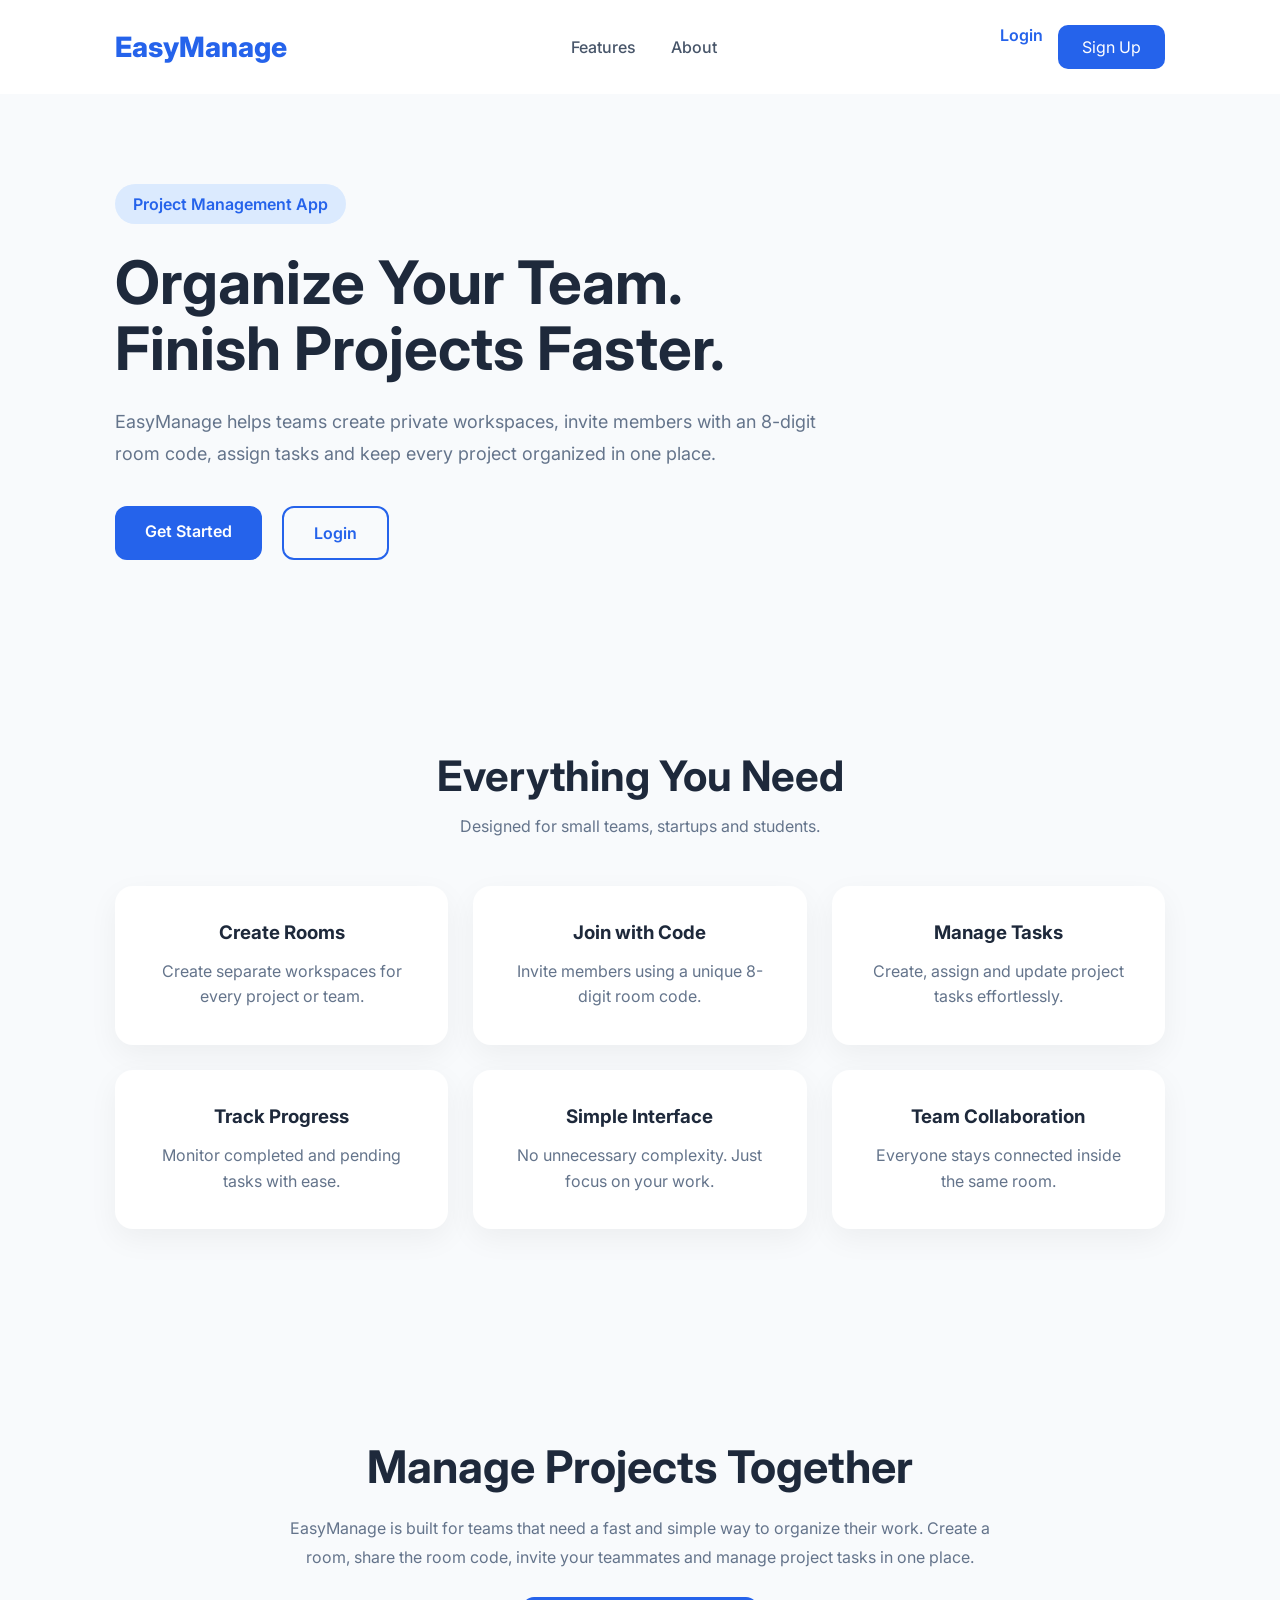
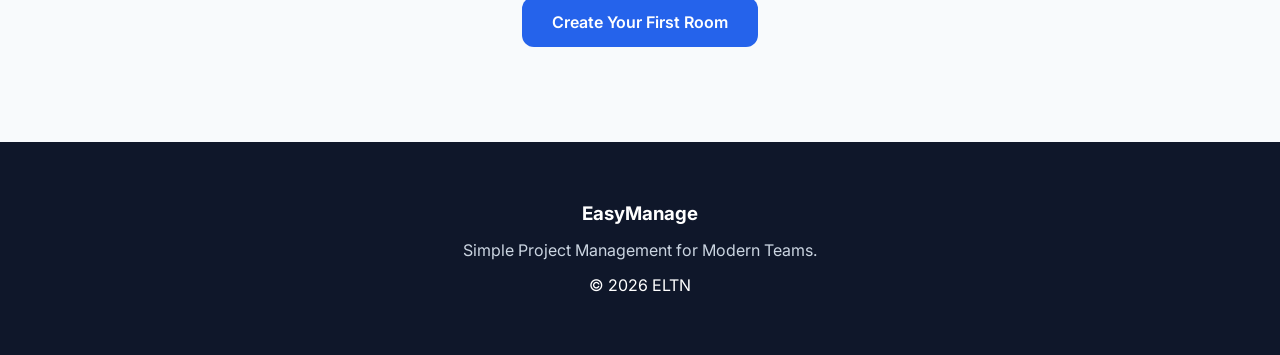
==== index.html @ fca296ef "Added Update, Join and Delete room pages." ====
<!DOCTYPE html>
<html lang="en">
<head>
    <meta charset="UTF-8">
    <meta name="viewport" content="width=device-width, initial-scale=1.0">
    <title>EasyManage - Project Management</title>

    <link rel="stylesheet" href="style.css">

    <link rel="preconnect" href="https://fonts.googleapis.com">
    <link href="https://fonts.googleapis.com/css2?family=Inter:wght@300;400;500;600;700;800&display=swap" rel="stylesheet">
</head>

<body>

<nav>

    <div class="logo">
        EasyManage
    </div>

    <div class="nav-links">
        <a href="#features">Features</a>
        <a href="#about">About</a>
    </div>

    <div class="buttons">
        <a href="/login.html" class="login">Login</a>
        <a href="#" class="signup">Sign Up</a>
    </div>

</nav>

<section class="hero">

    <div class="hero-text">

        <span class="badge">
            Project Management App
        </span>

        <h1>
            Organize Your Team.
            <br>
            Finish Projects Faster.
        </h1>

        <p>
            EasyManage helps teams create private workspaces, invite members
            with an 8-digit room code, assign tasks and keep every project
            organized in one place.
        </p>

        <div class="hero-buttons">

            <a href="#" class="primary">
                Get Started
            </a>

            <a href="/login.html" class="secondary">
                Login
            </a>

        </div>

    </div>

</section>

<section id="features" class="features">

    <h2>Everything You Need</h2>

    <p>
        Designed for small teams, startups and students.
    </p>

    <div class="cards">

        <div class="card">
            <h3>Create Rooms</h3>
            <p>
                Create separate workspaces for every project or team.
            </p>
        </div>

        <div class="card">
            <h3>Join with Code</h3>
            <p>
                Invite members using a unique 8-digit room code.
            </p>
        </div>

        <div class="card">
            <h3>Manage Tasks</h3>
            <p>
                Create, assign and update project tasks effortlessly.
            </p>
        </div>

        <div class="card">
            <h3>Track Progress</h3>
            <p>
                Monitor completed and pending tasks with ease.
            </p>
        </div>

        <div class="card">
            <h3>Simple Interface</h3>
            <p>
                No unnecessary complexity. Just focus on your work.
            </p>
        </div>

        <div class="card">
            <h3>Team Collaboration</h3>
            <p>
                Everyone stays connected inside the same room.
            </p>
        </div>

    </div>

</section>

<section id="about" class="about">

    <div class="content">

        <h2>
            Manage Projects Together
        </h2>

        <p>

            EasyManage is built for teams that need a fast and simple way
            to organize their work.

            Create a room, share the room code,
            invite your teammates and manage project tasks in one place.

        </p>

        <a href="#" class="primary">
            Create Your First Room
        </a>

    </div>

</section>

<footer>

    <h3>EasyManage</h3>

    <p>
        Simple Project Management for Modern Teams.
    </p>

    <span>
        © 2026 ELTN
    </span>

</footer>

</body>
</html>
---- style.css ----
*{
    margin:0;
    padding:0;
    box-sizing:border-box;
}

body{
    font-family:Inter,sans-serif;
    background:#F8FAFC;
    color:#1E293B;
}

nav{

    display:flex;
    justify-content:space-between;
    align-items:center;

    padding:25px 9%;
    background:white;

}

.logo{

    font-size:28px;
    font-weight:800;
    color:#2563EB;

}

.nav-links{

    display:flex;
    gap:35px;

}

.nav-links a{

    text-decoration:none;
    color:#475569;
    font-weight:500;

}

.buttons{

    display:flex;
    gap:15px;

}

.login{

    text-decoration:none;
    color:#2563EB;
    font-weight:600;

}

.signup{

    background:#2563EB;
    color:white;
    padding:12px 24px;
    border-radius:10px;
    text-decoration:none;

}

.hero{

    display:flex;
    justify-content:center;
    align-items:center;

    padding:90px 9%;
    gap:70px;

}

.hero-text{

    flex:1;

}

.badge{

    display:inline-block;
    background:#DBEAFE;
    color:#2563EB;
    padding:10px 18px;
    border-radius:30px;
    font-weight:600;
    margin-bottom:25px;

}

.hero h1{

    font-size:60px;
    line-height:1.1;
    margin-bottom:25px;

}

.hero p{

    color:#64748B;
    font-size:18px;
    line-height:1.8;
    margin-bottom:35px;
    width: 720px;

}

.hero-buttons{

    display:flex;
    gap:20px;

}

.primary{

    background:#2563EB;
    color:white;
    padding:15px 30px;
    border-radius:12px;
    text-decoration:none;
    font-weight:600;

}

.secondary{

    border:2px solid #2563EB;
    color:#2563EB;
    padding:15px 30px;
    border-radius:12px;
    text-decoration:none;
    font-weight:600;

}

.hero-card{

    width:380px;
    background:white;
    padding:35px;
    border-radius:20px;
    box-shadow:0 20px 40px rgba(0,0,0,.08);

}

.room{

    margin:25px 0;
    background:#EFF6FF;
    padding:20px;
    border-radius:15px;

}

.room span{

    color:#64748B;

}

.room h2{

    margin-top:8px;
    color:#2563EB;

}

.task{

    margin-top:15px;
    padding:16px;
    background:#F8FAFC;
    border-radius:12px;

}

.features{

    padding:100px 9%;
    text-align:center;

}

.features h2{

    font-size:42px;

}

.features>p{

    margin-top:15px;
    color:#64748B;

}

.cards{

    margin-top:50px;

    display:grid;

    grid-template-columns:repeat(auto-fit,minmax(260px,1fr));

    gap:25px;

}

.card{

    background:white;
    padding:35px;
    border-radius:18px;
    box-shadow:0 10px 30px rgba(0,0,0,.05);

}

.card h3{

    margin-bottom:15px;

}

.card p{

    color:#64748B;
    line-height:1.6;

}

.about{

    padding:110px 9%;
    text-align:center;

}

.about h2{

    font-size:45px;
    margin-bottom:20px;

}

.about p{

    color:#64748B;
    max-width:700px;
    margin:auto;
    line-height:1.8;
    margin-bottom:40px;

}

footer{

    background:#0F172A;
    color:white;
    text-align:center;
    padding:60px;

}

footer p{

    color:#CBD5E1;
    margin:15px 0;

}

@media(max-width:900px){

.hero{

    flex-direction:column;
    text-align:center;

}

.hero h1{

    font-size:42px;

}

.hero-buttons{

    justify-content:center;

}

.hero-card{

    width:100%;

}

nav{

    flex-direction:column;
    gap:20px;

}

}
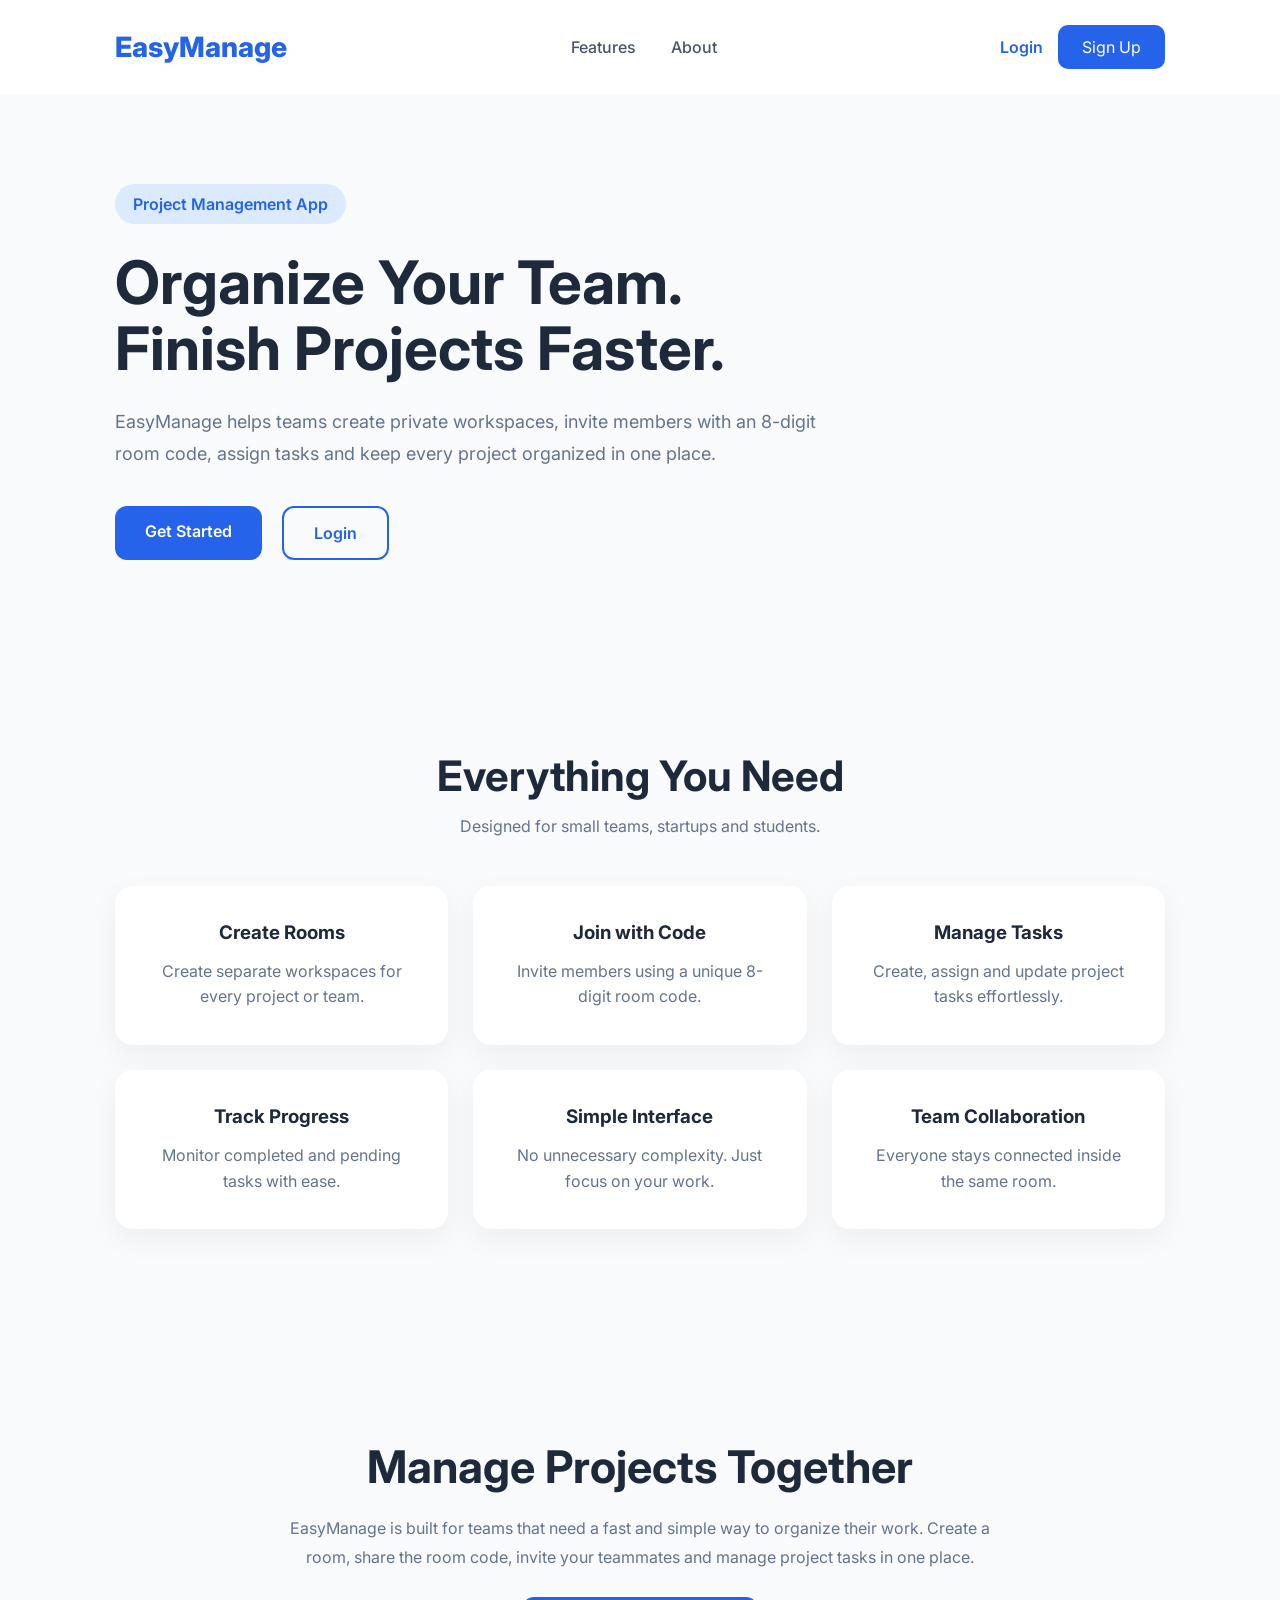
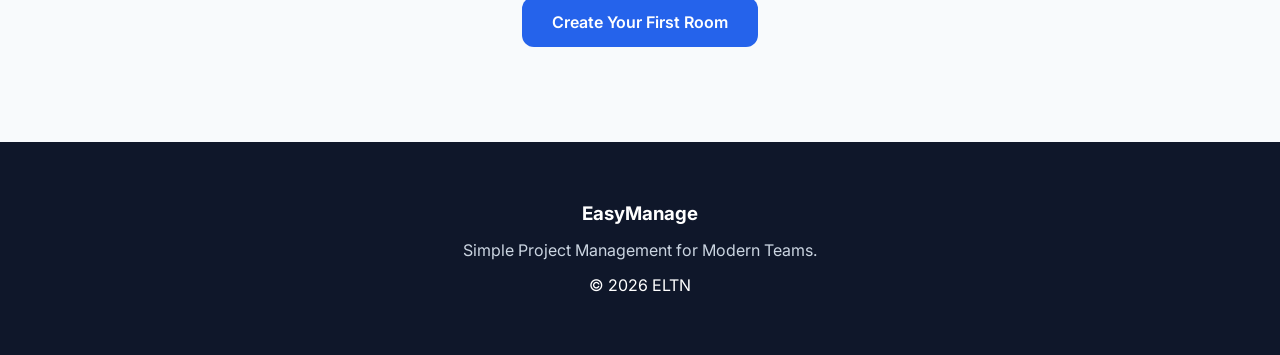
==== commit c9ce7ae2: "Added Register page" ====
--- a/index.html
+++ b/index.html
@@ -26,7 +26,7 @@
 
     <div class="buttons">
         <a href="/login.html" class="login">Login</a>
-        <a href="#" class="signup">Sign Up</a>
+        <a href="Register/register.html" class="signup">Sign Up</a>
     </div>
 
 </nav>
@@ -53,7 +53,7 @@
 
         <div class="hero-buttons">
 
-            <a href="#" class="primary">
+            <a href="Register/register.html" class="primary">
                 Get Started
             </a>
 
@@ -141,7 +141,7 @@
 
         </p>
 
-        <a href="#" class="primary">
+        <a href="/login.html" class="primary">
             Create Your First Room
         </a>
 
--- a/style.css
+++ b/style.css
@@ -48,7 +48,7 @@
 
     display:flex;
     gap:15px;
-
+    align-items: center;
 }
 
 .login{
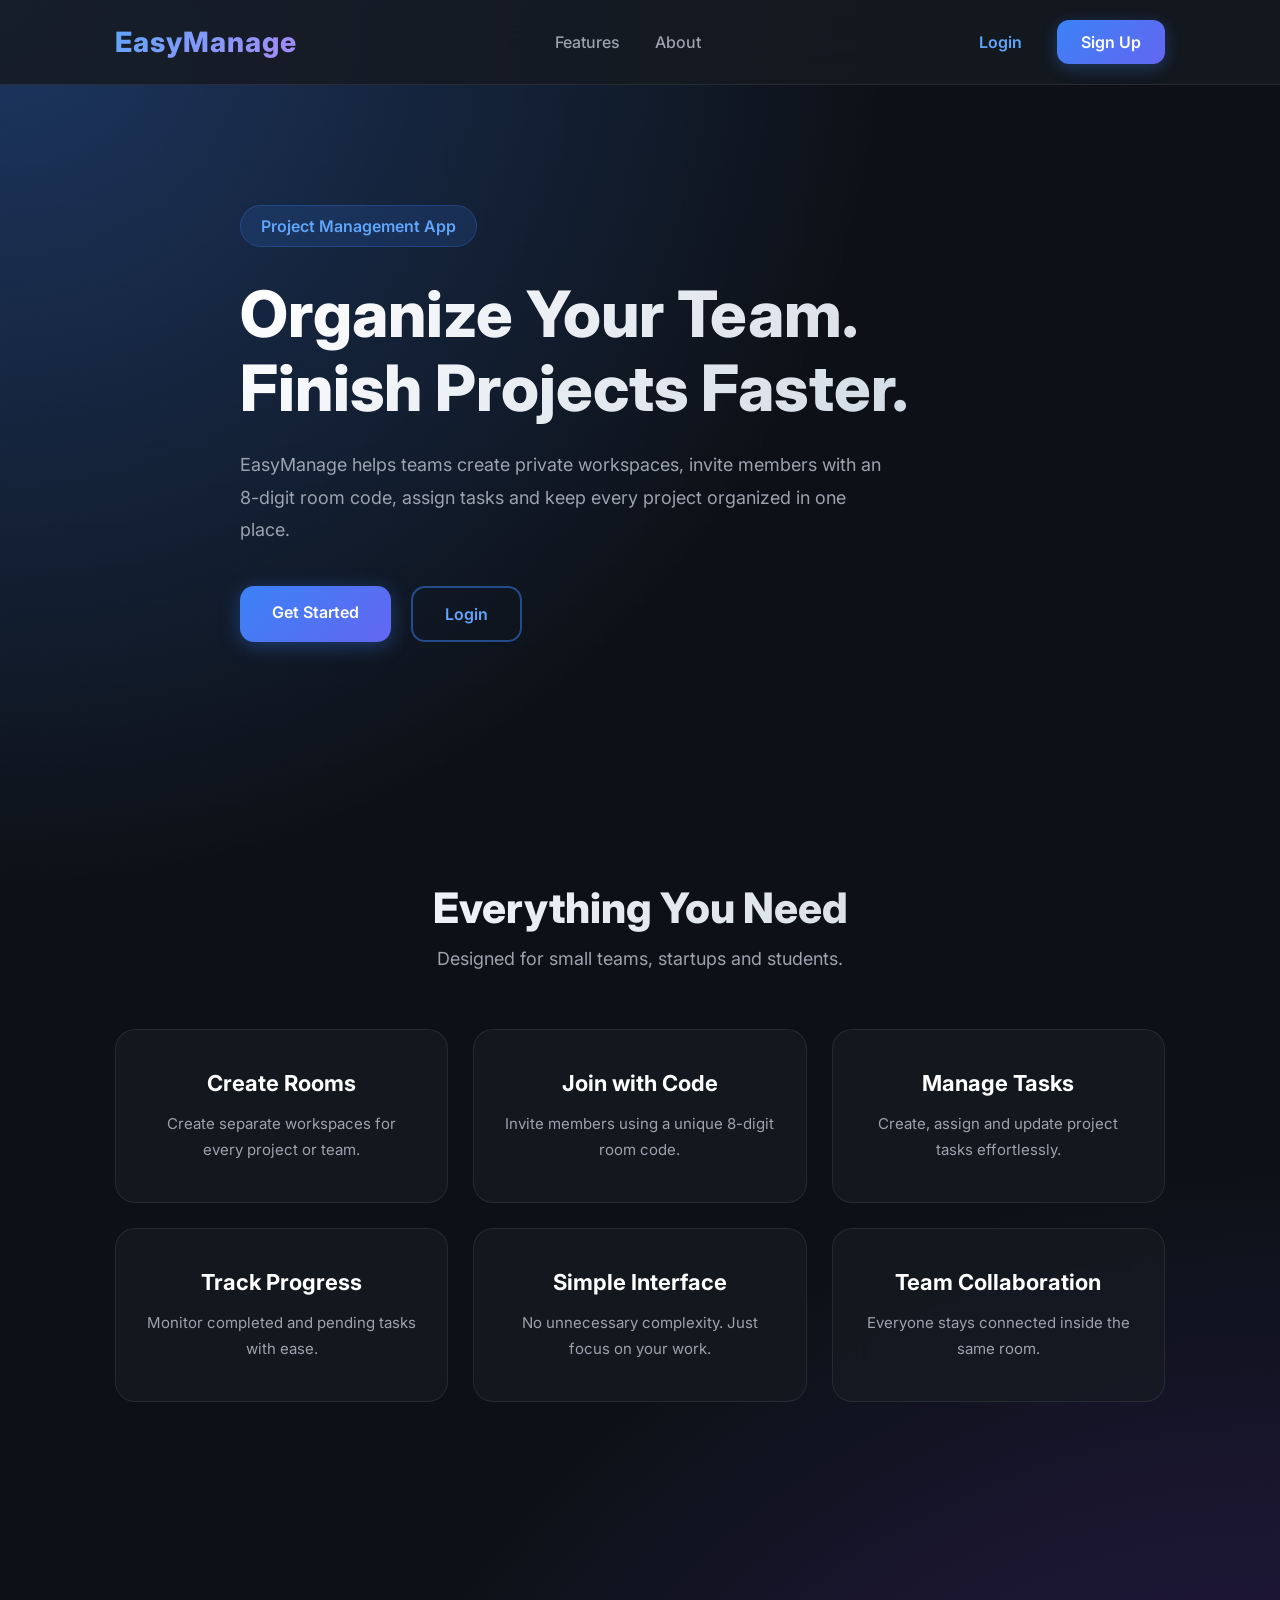
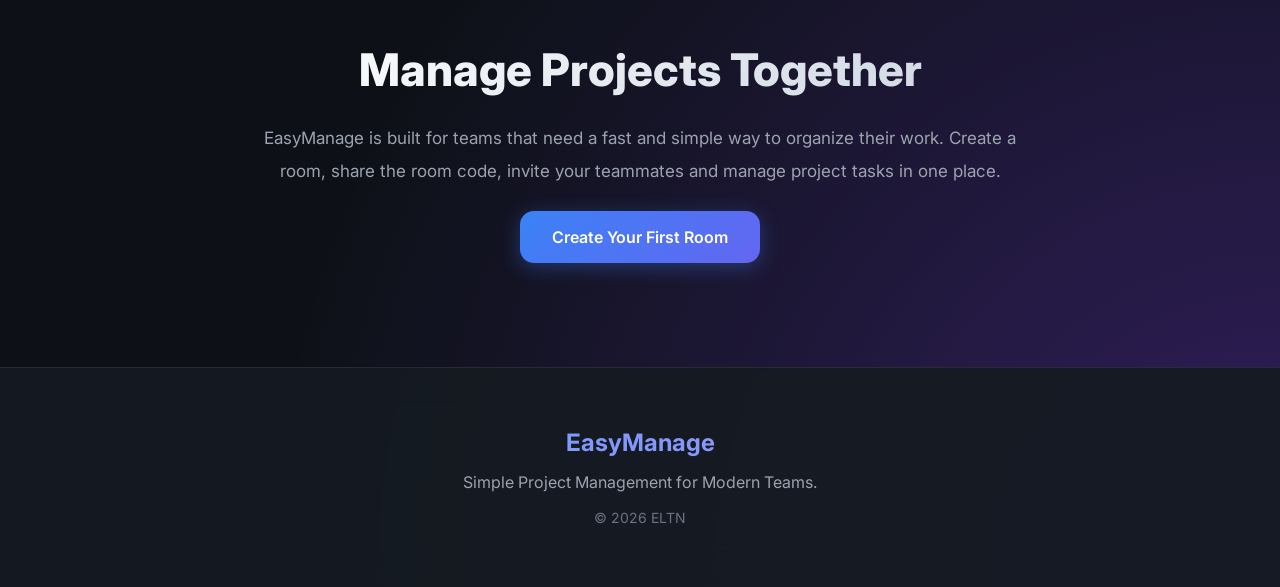
==== commit 3a52f085: "AccountCenter added, Vulnerabilities fixed, UI updated, deployed to netlify." ====
--- a/index.html
+++ b/index.html
@@ -5,6 +5,7 @@
     <meta name="viewport" content="width=device-width, initial-scale=1.0">
     <title>EasyManage - Project Management</title>
 
+    <link rel="icon" type="image/png" href="/wwwroot/logo.png">
     <link rel="stylesheet" href="style.css">
 
     <link rel="preconnect" href="https://fonts.googleapis.com">
--- a/style.css
+++ b/style.css
@@ -6,312 +6,405 @@
 
 body{
     font-family:Inter,sans-serif;
-    background:#F8FAFC;
-    color:#1E293B;
-}
+    background:
+    radial-gradient(circle at top left,#3b82f655,transparent 35%),
+    radial-gradient(circle at bottom right,#7c3aed55,transparent 40%),
+    #0d1117;
+    color:#fff;
+    overflow-x:hidden;
+    position:relative;
+}
+
+body::before{
+    content:"";
+    position:fixed;
+    inset:0;
+    background-image:
+    linear-gradient(rgba(255,255,255,.03) 1px,transparent 1px),
+    linear-gradient(90deg,rgba(255,255,255,.03) 1px,transparent 1px);
+    background-size:40px 40px;
+    opacity:.35;
+    pointer-events:none;
+    z-index:0;
+}
+
+/* Navbar */
 
 nav{
-
     display:flex;
     justify-content:space-between;
     align-items:center;
-
-    padding:25px 9%;
-    background:white;
-
+    padding:20px 9%;
+    background:rgba(22,27,34,.85);
+    backdrop-filter:blur(20px);
+    border-bottom:1px solid rgba(255,255,255,.08);
+    position:sticky;
+    top:0;
+    z-index:100;
 }
 
 .logo{
-
     font-size:28px;
     font-weight:800;
-    color:#2563EB;
-
+    background:linear-gradient(135deg,#60a5fa,#a78bfa);
+    -webkit-background-clip:text;
+    -webkit-text-fill-color:transparent;
+    letter-spacing:1px;
 }
 
 .nav-links{
-
     display:flex;
     gap:35px;
-
 }
 
 .nav-links a{
-
     text-decoration:none;
-    color:#475569;
+    color:#9ca3af;
     font-weight:500;
-
+    transition:.3s;
+    position:relative;
+}
+
+.nav-links a::after{
+    content:"";
+    position:absolute;
+    bottom:-4px;
+    left:0;
+    width:0;
+    height:2px;
+    background:linear-gradient(135deg,#60a5fa,#a78bfa);
+    transition:.3s;
+}
+
+.nav-links a:hover{
+    color:#fff;
+}
+
+.nav-links a:hover::after{
+    width:100%;
 }
 
 .buttons{
-
     display:flex;
     gap:15px;
-    align-items: center;
+    align-items:center;
 }
 
 .login{
-
     text-decoration:none;
-    color:#2563EB;
+    color:#60a5fa;
     font-weight:600;
-
+    transition:.3s;
+    padding:10px 20px;
+    border-radius:10px;
+}
+
+.login:hover{
+    background:rgba(59,130,246,.1);
 }
 
 .signup{
-
-    background:#2563EB;
+    background:linear-gradient(135deg,#3b82f6,#6366f1);
     color:white;
     padding:12px 24px;
-    border-radius:10px;
+    border-radius:12px;
     text-decoration:none;
-
-}
+    font-weight:600;
+    transition:.3s;
+    box-shadow:0 4px 15px rgba(59,130,246,.3);
+}
+
+.signup:hover{
+    transform:translateY(-2px);
+    box-shadow:0 8px 25px rgba(59,130,246,.4);
+}
+
+/* Hero */
 
 .hero{
-
     display:flex;
     justify-content:center;
     align-items:center;
-
-    padding:90px 9%;
-    gap:70px;
-
+    padding:120px 9%;
+    position:relative;
+    z-index:1;
 }
 
 .hero-text{
-
     flex:1;
-
+    max-width:800px;
 }
 
 .badge{
-
     display:inline-block;
-    background:#DBEAFE;
-    color:#2563EB;
-    padding:10px 18px;
+    background:rgba(59,130,246,.15);
+    color:#60a5fa;
+    padding:10px 20px;
     border-radius:30px;
     font-weight:600;
+    margin-bottom:30px;
+    border:1px solid rgba(59,130,246,.25);
+    animation:fadeInUp .6s ease;
+}
+
+.hero h1{
+    font-size:64px;
+    line-height:1.15;
     margin-bottom:25px;
-
-}
-
-.hero h1{
-
-    font-size:60px;
-    line-height:1.1;
-    margin-bottom:25px;
-
+    font-weight:800;
+    animation:fadeInUp .6s ease .1s backwards;
+    background:linear-gradient(135deg,#fff,#cbd5e1);
+    -webkit-background-clip:text;
+    -webkit-text-fill-color:transparent;
 }
 
 .hero p{
-
-    color:#64748B;
+    color:#9ca3af;
     font-size:18px;
     line-height:1.8;
-    margin-bottom:35px;
-    width: 720px;
-
+    margin-bottom:40px;
+    max-width:650px;
+    animation:fadeInUp .6s ease .2s backwards;
 }
 
 .hero-buttons{
-
     display:flex;
     gap:20px;
-
+    animation:fadeInUp .6s ease .3s backwards;
 }
 
 .primary{
-
-    background:#2563EB;
+    background:linear-gradient(135deg,#3b82f6,#6366f1);
     color:white;
-    padding:15px 30px;
-    border-radius:12px;
+    padding:16px 32px;
+    border-radius:14px;
     text-decoration:none;
     font-weight:600;
-
+    transition:.3s;
+    box-shadow:0 4px 20px rgba(59,130,246,.35);
+}
+
+.primary:hover{
+    transform:translateY(-3px);
+    box-shadow:0 12px 35px rgba(59,130,246,.5);
 }
 
 .secondary{
-
-    border:2px solid #2563EB;
-    color:#2563EB;
-    padding:15px 30px;
-    border-radius:12px;
+    border:2px solid rgba(59,130,246,.5);
+    color:#60a5fa;
+    padding:16px 32px;
+    border-radius:14px;
     text-decoration:none;
     font-weight:600;
-
-}
-
-.hero-card{
-
-    width:380px;
-    background:white;
-    padding:35px;
+    transition:.3s;
+}
+
+.secondary:hover{
+    background:rgba(59,130,246,.1);
+    border-color:#60a5fa;
+    transform:translateY(-3px);
+}
+
+/* Features */
+
+.features{
+    padding:120px 9%;
+    text-align:center;
+    position:relative;
+    z-index:1;
+}
+
+.features h2{
+    font-size:42px;
+    font-weight:800;
+    margin-bottom:15px;
+    background:linear-gradient(135deg,#fff,#cbd5e1);
+    -webkit-background-clip:text;
+    -webkit-text-fill-color:transparent;
+}
+
+.features>p{
+    color:#9ca3af;
+    font-size:18px;
+}
+
+.cards{
+    margin-top:60px;
+    display:grid;
+    grid-template-columns:repeat(auto-fit,minmax(300px,1fr));
+    gap:25px;
+}
+
+.card{
+    background:rgba(22,27,34,.75);
+    backdrop-filter:blur(20px);
+    border:1px solid rgba(255,255,255,.08);
+    padding:40px 30px;
     border-radius:20px;
-    box-shadow:0 20px 40px rgba(0,0,0,.08);
-
-}
-
-.room{
-
-    margin:25px 0;
-    background:#EFF6FF;
-    padding:20px;
-    border-radius:15px;
-
-}
-
-.room span{
-
-    color:#64748B;
-
-}
-
-.room h2{
-
-    margin-top:8px;
-    color:#2563EB;
-
-}
-
-.task{
-
-    margin-top:15px;
-    padding:16px;
-    background:#F8FAFC;
-    border-radius:12px;
-
-}
-
-.features{
-
-    padding:100px 9%;
+    transition:.3s;
+    position:relative;
+    overflow:hidden;
+}
+
+.card::before{
+    content:"";
+    position:absolute;
+    inset:-1px;
+    border-radius:20px;
+    padding:1px;
+    background:linear-gradient(135deg,#3b82f6,#7c3aed,#06b6d4);
+    -webkit-mask:linear-gradient(#fff 0 0) content-box,linear-gradient(#fff 0 0);
+    -webkit-mask-composite:xor;
+    mask-composite:exclude;
+    pointer-events:none;
+    opacity:0;
+    transition:.3s;
+}
+
+.card:hover{
+    transform:translateY(-8px);
+    box-shadow:0 20px 60px rgba(59,130,246,.2);
+}
+
+.card:hover::before{
+    opacity:1;
+}
+
+.card h3{
+    margin-bottom:15px;
+    font-size:22px;
+    color:#fff;
+}
+
+.card p{
+    color:#9ca3af;
+    line-height:1.7;
+    font-size:15px;
+}
+
+/* About */
+
+.about{
+    padding:120px 9%;
     text-align:center;
-
-}
-
-.features h2{
-
-    font-size:42px;
-
-}
-
-.features>p{
-
-    margin-top:15px;
-    color:#64748B;
-
-}
-
-.cards{
-
-    margin-top:50px;
-
-    display:grid;
-
-    grid-template-columns:repeat(auto-fit,minmax(260px,1fr));
-
-    gap:25px;
-
-}
-
-.card{
-
-    background:white;
-    padding:35px;
-    border-radius:18px;
-    box-shadow:0 10px 30px rgba(0,0,0,.05);
-
-}
-
-.card h3{
-
-    margin-bottom:15px;
-
-}
-
-.card p{
-
-    color:#64748B;
-    line-height:1.6;
-
-}
-
-.about{
-
-    padding:110px 9%;
-    text-align:center;
-
+    position:relative;
+    z-index:1;
+}
+
+.about .content{
+    max-width:800px;
+    margin:auto;
 }
 
 .about h2{
-
     font-size:45px;
-    margin-bottom:20px;
-
+    margin-bottom:25px;
+    font-weight:800;
+    background:linear-gradient(135deg,#fff,#cbd5e1);
+    -webkit-background-clip:text;
+    -webkit-text-fill-color:transparent;
 }
 
 .about p{
-
-    color:#64748B;
-    max-width:700px;
-    margin:auto;
-    line-height:1.8;
+    color:#9ca3af;
+    line-height:1.9;
     margin-bottom:40px;
-
-}
+    font-size:17px;
+}
+
+/* Footer */
 
 footer{
-
-    background:#0F172A;
-    color:white;
+    background:rgba(22,27,34,.95);
+    backdrop-filter:blur(20px);
+    border-top:1px solid rgba(255,255,255,.08);
     text-align:center;
     padding:60px;
-
+    position:relative;
+    z-index:1;
+}
+
+footer h3{
+    font-size:24px;
+    font-weight:700;
+    margin-bottom:10px;
+    background:linear-gradient(135deg,#60a5fa,#a78bfa);
+    -webkit-background-clip:text;
+    -webkit-text-fill-color:transparent;
 }
 
 footer p{
-
-    color:#CBD5E1;
+    color:#9ca3af;
     margin:15px 0;
-
-}
+}
+
+footer span{
+    color:#6b7280;
+    font-size:14px;
+}
+
+/* Animations */
+
+@keyframes fadeInUp{
+    from{
+        opacity:0;
+        transform:translateY(30px);
+    }
+    to{
+        opacity:1;
+        transform:translateY(0);
+    }
+}
+
+/* Responsive */
 
 @media(max-width:900px){
-
-.hero{
-
-    flex-direction:column;
-    text-align:center;
-
-}
-
-.hero h1{
-
-    font-size:42px;
-
-}
-
-.hero-buttons{
-
-    justify-content:center;
-
-}
-
-.hero-card{
-
-    width:100%;
-
-}
-
-nav{
-
-    flex-direction:column;
-    gap:20px;
-
-}
-
+    .hero{
+        flex-direction:column;
+        text-align:center;
+        padding:80px 5%;
+    }
+
+    .hero h1{
+        font-size:42px;
+    }
+    
+    .hero p{
+        max-width:100%;
+        margin-left:auto;
+        margin-right:auto;
+    }
+
+    .hero-buttons{
+        justify-content:center;
+    }
+
+    nav{
+        flex-direction:column;
+        gap:20px;
+    }
+    
+    .nav-links{
+        gap:20px;
+    }
+    
+    .features{
+        padding:80px 5%;
+    }
+    
+    .features h2{
+        font-size:34px;
+    }
+    
+    .about{
+        padding:80px 5%;
+    }
+    
+    .about h2{
+        font-size:34px;
+    }
+    
+    .cards{
+        grid-template-columns:1fr;
+    }
 }
